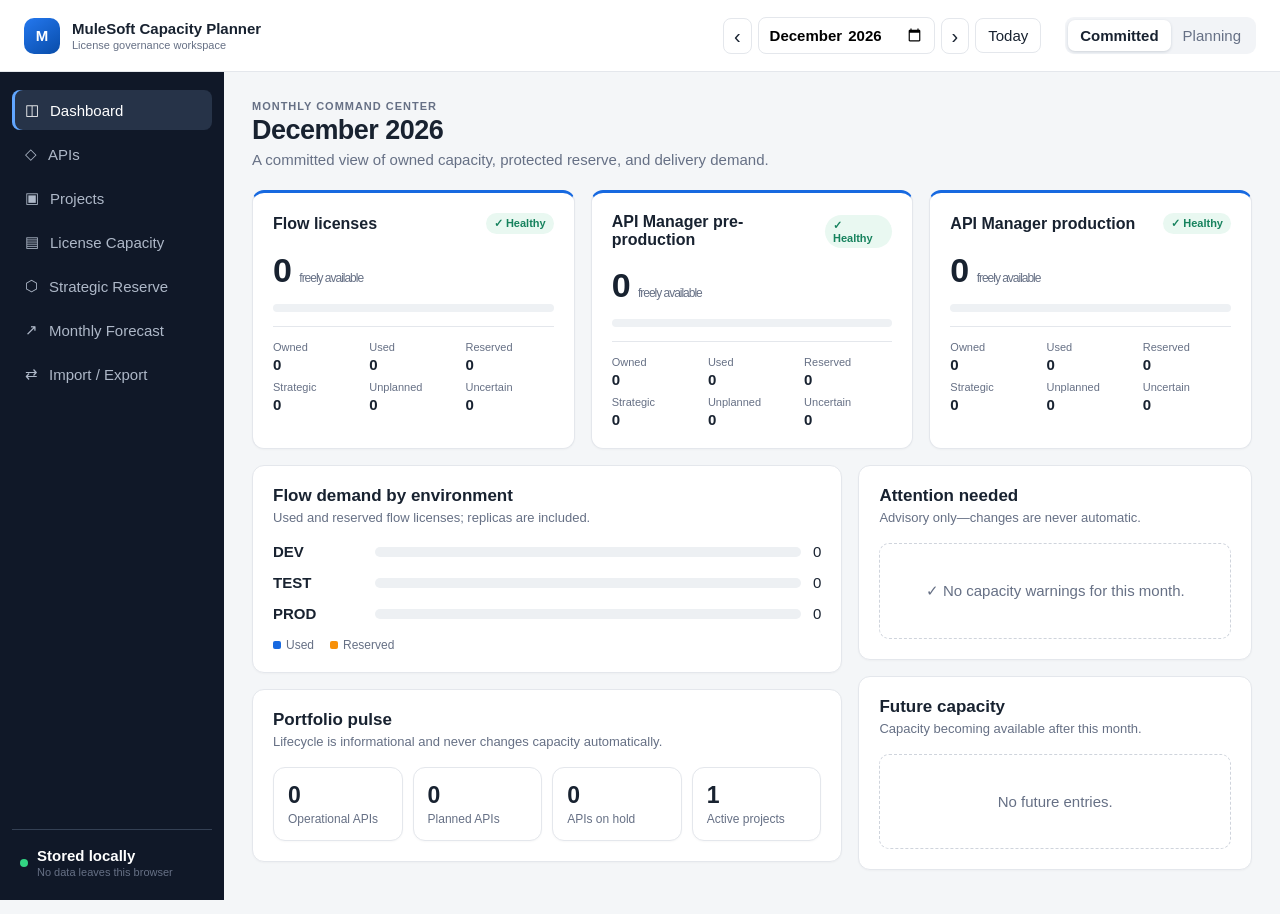
==== mulesoft-cost-estimator/index.html @ 79ee87be "Add MuleSoft license capacity planner" ====
<!doctype html>
<html lang="en">
<head>
  <meta charset="utf-8">
  <meta name="viewport" content="width=device-width, initial-scale=1">
  <title>MuleSoft Capacity Planner</title>
  <link rel="stylesheet" href="styles.css">
</head>
<body>
  <a class="skip-link" href="#main">Skip to content</a>
  <header class="topbar">
    <div class="brand"><span class="brand-mark" aria-hidden="true">M</span><div><strong>MuleSoft Capacity Planner</strong><small>License governance workspace</small></div></div>
    <div class="month-controls" aria-label="Reporting month">
      <button id="prev-month" class="icon-button" title="Previous month" aria-label="Previous month">‹</button>
      <label><span class="sr-only">Selected month</span><input id="selected-month" type="month"></label>
      <button id="next-month" class="icon-button" title="Next month" aria-label="Next month">›</button>
      <button id="today-month" class="quiet-button">Today</button>
    </div>
    <div class="mode-switch" role="group" aria-label="Forecast mode">
      <button data-mode="committed" class="active">Committed</button><button data-mode="planning">Planning</button>
    </div>
  </header>
  <div class="app-shell">
    <aside class="sidebar">
      <nav aria-label="Primary">
        <button class="nav-item active" data-view="dashboard"><span>◫</span> Dashboard</button>
        <button class="nav-item" data-view="apis"><span>◇</span> APIs</button>
        <button class="nav-item" data-view="projects"><span>▣</span> Projects</button>
        <button class="nav-item" data-view="capacity"><span>▤</span> License Capacity</button>
        <button class="nav-item" data-view="reserve"><span>⬡</span> Strategic Reserve</button>
        <button class="nav-item" data-view="forecast"><span>↗</span> Monthly Forecast</button>
        <button class="nav-item" data-view="data"><span>⇄</span> Import / Export</button>
      </nav>
      <div class="sidebar-note"><span class="status-dot"></span><div><strong>Stored locally</strong><small>No data leaves this browser</small></div></div>
    </aside>
    <main id="main" tabindex="-1">
      <div id="alert-region" aria-live="polite"></div>
      <section id="view-dashboard" class="view active"></section>
      <section id="view-apis" class="view"></section>
      <section id="view-projects" class="view"></section>
      <section id="view-capacity" class="view"></section>
      <section id="view-reserve" class="view"></section>
      <section id="view-forecast" class="view"></section>
      <section id="view-data" class="view"></section>
    </main>
  </div>

  <dialog id="modal"><form method="dialog" id="modal-form"><div class="modal-head"><div><p id="modal-eyebrow" class="eyebrow"></p><h2 id="modal-title"></h2></div><button type="button" class="icon-button" data-close aria-label="Close">×</button></div><div id="modal-body" class="modal-body"></div><div id="modal-actions" class="modal-actions"></div></form></dialog>
  <dialog id="confirm-dialog"><form method="dialog"><div class="modal-head"><div><p class="eyebrow">Review impact</p><h2 id="confirm-title">Save this change?</h2></div></div><div id="confirm-body" class="modal-body"></div><div class="modal-actions"><button value="cancel" class="quiet-button">Cancel</button><button value="confirm" class="primary-button">Save anyway</button></div></form></dialog>
  <input id="import-file" type="file" accept="application/json,.json" hidden>
  <script src="js/timelines.js"></script>
  <script src="js/storage.js"></script>
  <script src="js/validation.js"></script>
  <script src="js/calculations.js"></script>
  <script src="js/sample-data.js"></script>
  <script src="js/ui.js"></script>
  <script src="js/app.js"></script>
</body>
</html>
---- mulesoft-cost-estimator/styles.css ----
:root{--ink:#182230;--muted:#667085;--line:#e4e7ec;--bg:#f4f6f8;--panel:#fff;--nav:#101828;--blue:#1769e0;--blue-soft:#eaf2ff;--teal:#087f8c;--green:#16825d;--amber:#b54708;--amber-soft:#fff4e5;--red:#c4320a;--red-soft:#fff0ed;--shadow:0 10px 30px rgba(16,24,40,.1);font-family:Inter,ui-sans-serif,-apple-system,BlinkMacSystemFont,"Segoe UI",sans-serif;color:var(--ink);font-size:15px}*{box-sizing:border-box}body{margin:0;background:var(--bg);min-width:320px}button,input,select,textarea{font:inherit}button{cursor:pointer}.skip-link{position:fixed;left:1rem;top:-4rem;z-index:20;background:#fff;padding:.75rem}.skip-link:focus{top:1rem}.topbar{height:72px;background:#fff;border-bottom:1px solid var(--line);display:flex;align-items:center;padding:0 24px;position:sticky;top:0;z-index:5;gap:24px}.brand{display:flex;align-items:center;gap:12px;min-width:275px}.brand-mark{display:grid;place-items:center;width:36px;height:36px;border-radius:10px;background:linear-gradient(145deg,#2478ef,#084ca9);color:#fff;font-weight:800}.brand small,.sidebar-note small{display:block;color:var(--muted);font-size:11px;margin-top:2px}.month-controls{display:flex;align-items:center;gap:6px;margin-left:auto}.month-controls input{border:1px solid var(--line);border-radius:8px;padding:8px 10px;font-weight:650}.icon-button,.quiet-button,.primary-button,.danger-button{border:1px solid var(--line);background:#fff;border-radius:8px;padding:8px 12px;color:var(--ink)}.icon-button{font-size:20px;line-height:1;padding:7px 10px}.primary-button{background:var(--blue);border-color:var(--blue);color:#fff;font-weight:650}.danger-button{color:var(--red);border-color:#f4b9aa}.quiet-button:hover,.icon-button:hover{background:#f8fafc}.mode-switch{display:flex;background:#f2f4f7;padding:3px;border-radius:9px}.mode-switch button{border:0;background:transparent;padding:7px 12px;border-radius:7px;color:var(--muted)}.mode-switch button.active{background:#fff;color:var(--ink);box-shadow:0 1px 3px #cdd2d9;font-weight:650}.app-shell{display:grid;grid-template-columns:224px 1fr;min-height:calc(100vh - 72px)}.sidebar{background:var(--nav);padding:18px 12px;display:flex;flex-direction:column;position:sticky;top:72px;height:calc(100vh - 72px)}.sidebar nav{display:grid;gap:4px}.nav-item{border:0;background:transparent;color:#aeb8c8;border-radius:8px;text-align:left;padding:11px 13px;display:flex;gap:11px;align-items:center}.nav-item:hover,.nav-item.active{background:#263348;color:#fff}.nav-item.active{box-shadow:inset 3px 0 #61a6ff}.sidebar-note{margin-top:auto;border-top:1px solid #344054;padding:17px 8px 4px;display:flex;color:#fff;gap:9px;align-items:center}.status-dot{width:8px;height:8px;background:#32d583;border-radius:50%}main{padding:28px;min-width:0}.view{display:none}.view.active{display:block}.page-head{display:flex;justify-content:space-between;align-items:flex-start;gap:20px;margin-bottom:22px}.page-head h1{margin:3px 0 5px;font-size:27px;letter-spacing:-.02em}.page-head p{margin:0;color:var(--muted)}.eyebrow{text-transform:uppercase;letter-spacing:.09em;font-size:11px;font-weight:750;color:var(--blue);margin:0}.actions{display:flex;gap:8px;flex-wrap:wrap}.metric-grid{display:grid;grid-template-columns:repeat(3,minmax(0,1fr));gap:16px}.pool-card,.panel,.stat-card{background:#fff;border:1px solid var(--line);border-radius:12px;box-shadow:0 1px 2px rgba(16,24,40,.03)}.pool-card{padding:20px;border-top:3px solid var(--blue)}.pool-card.warning{border-top-color:var(--amber)}.pool-card.danger{border-top-color:var(--red)}.pool-head{display:flex;justify-content:space-between;align-items:center}.pool-head h2{font-size:16px;margin:0}.badge{font-size:11px;padding:4px 8px;border-radius:999px;background:#eef2f6;color:#475467;font-weight:700}.badge.good{background:#e9f8f1;color:var(--green)}.badge.warn{background:var(--amber-soft);color:var(--amber)}.badge.bad{background:var(--red-soft);color:var(--red)}.big-number{font-size:34px;font-weight:750;margin:17px 0 2px;letter-spacing:-.03em}.big-number small{font-size:12px;color:var(--muted);font-weight:500}.meter{height:8px;background:#eef1f4;border-radius:5px;overflow:hidden;margin:14px 0}.meter span{display:block;background:var(--blue);height:100%;border-radius:5px}.danger .meter span{background:var(--red)}.pool-stats{display:grid;grid-template-columns:repeat(3,1fr);border-top:1px solid var(--line);padding-top:14px;gap:8px}.pool-stats span{font-size:11px;color:var(--muted);display:block}.pool-stats strong{display:block;margin-top:3px}.dashboard-grid{display:grid;grid-template-columns:1.5fr 1fr;gap:16px;margin-top:16px}.panel{padding:20px;margin-bottom:16px}.panel h2{font-size:17px;margin:0 0 4px}.panel-sub{color:var(--muted);font-size:13px;margin:0 0 18px}.breakdown-row{display:grid;grid-template-columns:90px 1fr auto;gap:12px;align-items:center;margin:14px 0}.bar{height:10px;background:#edf0f3;border-radius:6px;overflow:hidden;display:flex}.bar .used{background:var(--blue)}.bar .reserved{background:#f79009}.legend{display:flex;gap:16px;font-size:12px;color:var(--muted);margin-top:16px}.legend i{display:inline-block;width:8px;height:8px;border-radius:2px;margin-right:5px}.kpi-row{display:grid;grid-template-columns:repeat(4,1fr);gap:10px}.stat-card{padding:14px}.stat-card strong{font-size:23px;display:block}.stat-card span{color:var(--muted);font-size:12px}.warning-list{display:grid;gap:10px}.warning-item{display:flex;gap:10px;background:var(--amber-soft);border:1px solid #fedf89;border-radius:8px;padding:11px;color:#7a2e0e;font-size:13px}.empty{padding:38px;text-align:center;border:1px dashed #cfd4dc;border-radius:10px;color:var(--muted)}.toolbar{background:#fff;border:1px solid var(--line);border-radius:10px;padding:10px;display:flex;gap:10px;margin-bottom:14px;flex-wrap:wrap}.toolbar input,.toolbar select{border:1px solid var(--line);border-radius:7px;padding:8px 10px;background:#fff}.toolbar input[type=search]{min-width:240px;flex:1}.table-wrap{overflow:auto;background:#fff;border:1px solid var(--line);border-radius:11px}table{width:100%;border-collapse:collapse;white-space:nowrap}th{text-transform:uppercase;font-size:10px;letter-spacing:.06em;color:var(--muted);background:#f9fafb;text-align:left;padding:11px 13px;border-bottom:1px solid var(--line)}td{padding:13px;border-bottom:1px solid #edf0f2;font-size:13px}tr:last-child td{border:0}td strong{display:block}.subtle{font-size:11px;color:var(--muted)}.row-actions{display:flex;gap:4px}.row-actions button{border:0;background:transparent;color:var(--blue);padding:4px;font-size:12px}.state{font-size:11px;font-weight:700;text-transform:capitalize}.state.used{color:var(--green)}.state.reserved{color:var(--amber)}.state.inactive,.state.not-managed{color:var(--muted)}dialog{border:0;border-radius:14px;width:min(760px,calc(100% - 30px));padding:0;box-shadow:var(--shadow);max-height:90vh}dialog::backdrop{background:rgba(16,24,40,.55)}.modal-head{padding:20px 22px 16px;border-bottom:1px solid var(--line);display:flex;justify-content:space-between;align-items:flex-start}.modal-head h2{margin:4px 0 0;font-size:21px}.modal-body{padding:20px 22px;max-height:65vh;overflow:auto}.modal-actions{padding:14px 22px;border-top:1px solid var(--line);display:flex;justify-content:flex-end;gap:8px}.form-grid{display:grid;grid-template-columns:1fr 1fr;gap:14px}.field{display:grid;gap:6px}.field.full{grid-column:1/-1}.field label,.group-label{font-size:12px;font-weight:700;color:#344054}.field input,.field select,.field textarea{border:1px solid #d0d5dd;border-radius:8px;padding:9px 11px;width:100%}.field textarea{min-height:72px;resize:vertical}.env-box{border:1px solid var(--line);border-radius:9px;padding:13px}.env-grid{display:grid;grid-template-columns:repeat(3,1fr);gap:10px}.env-box h3{font-size:13px;margin:0 0 10px}.advisory{background:var(--amber-soft);border-left:3px solid #f79009;padding:11px 13px;margin:10px 0;font-size:13px}.data-actions{display:grid;grid-template-columns:repeat(2,1fr);gap:14px}.action-tile{border:1px solid var(--line);border-radius:10px;padding:18px}.action-tile h3{margin:0 0 5px}.action-tile p{color:var(--muted);min-height:40px}.forecast-table td:first-child{font-weight:650}.toast{position:fixed;right:24px;bottom:24px;background:#182230;color:#fff;padding:12px 16px;border-radius:9px;z-index:30;box-shadow:var(--shadow)}.sr-only{position:absolute;width:1px;height:1px;overflow:hidden;clip:rect(0,0,0,0)}@media(max-width:980px){.brand{min-width:auto}.brand div{display:none}.app-shell{grid-template-columns:68px 1fr}.sidebar{padding:12px 8px}.nav-item{font-size:0;justify-content:center}.nav-item span{font-size:18px}.sidebar-note{display:none}.dashboard-grid{grid-template-columns:1fr}.metric-grid{grid-template-columns:1fr}.topbar{gap:8px}.quiet-button#today-month{display:none}}@media(max-width:650px){.topbar{height:auto;flex-wrap:wrap;padding:10px 14px}.mode-switch{order:3;width:100%}.mode-switch button{flex:1}.app-shell{display:block}.sidebar{position:sticky;top:118px;height:auto;z-index:4;padding:6px;overflow:auto}.sidebar nav{display:flex}.nav-item{min-width:44px}.brand{display:none}.month-controls{margin:auto}.sidebar-note{display:none}main{padding:16px}.page-head{display:block}.page-head .actions{margin-top:13px}.kpi-row,.data-actions,.form-grid,.env-grid{grid-template-columns:1fr}.field.full{grid-column:auto}.pool-stats{grid-template-columns:repeat(3,1fr)}}
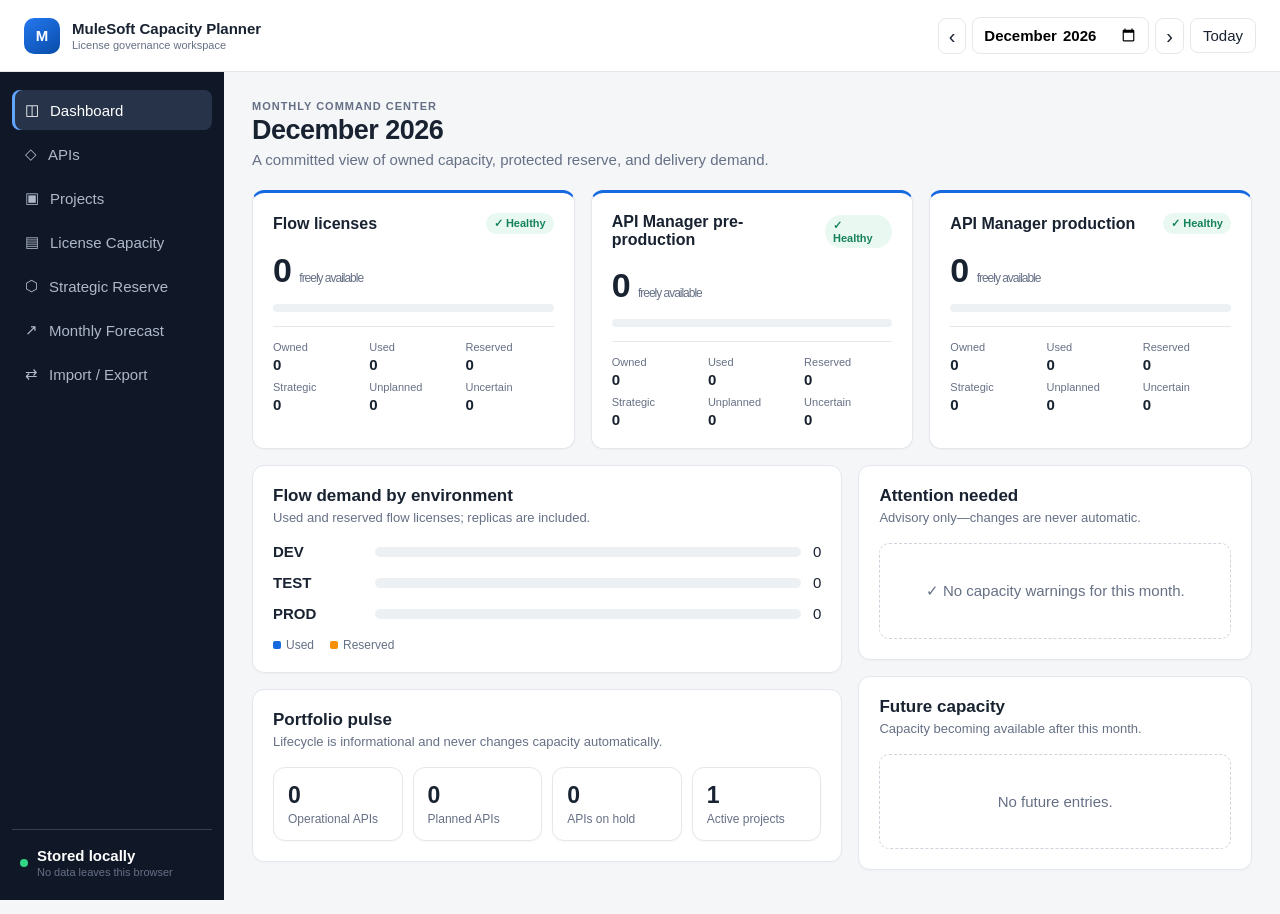
==== commit b5ed44ce: "Simplify capacity planner workflow" ====
--- a/mulesoft-cost-estimator/index.html
+++ b/mulesoft-cost-estimator/index.html
@@ -15,9 +15,6 @@
       <label><span class="sr-only">Selected month</span><input id="selected-month" type="month"></label>
       <button id="next-month" class="icon-button" title="Next month" aria-label="Next month">›</button>
       <button id="today-month" class="quiet-button">Today</button>
-    </div>
-    <div class="mode-switch" role="group" aria-label="Forecast mode">
-      <button data-mode="committed" class="active">Committed</button><button data-mode="planning">Planning</button>
     </div>
   </header>
   <div class="app-shell">
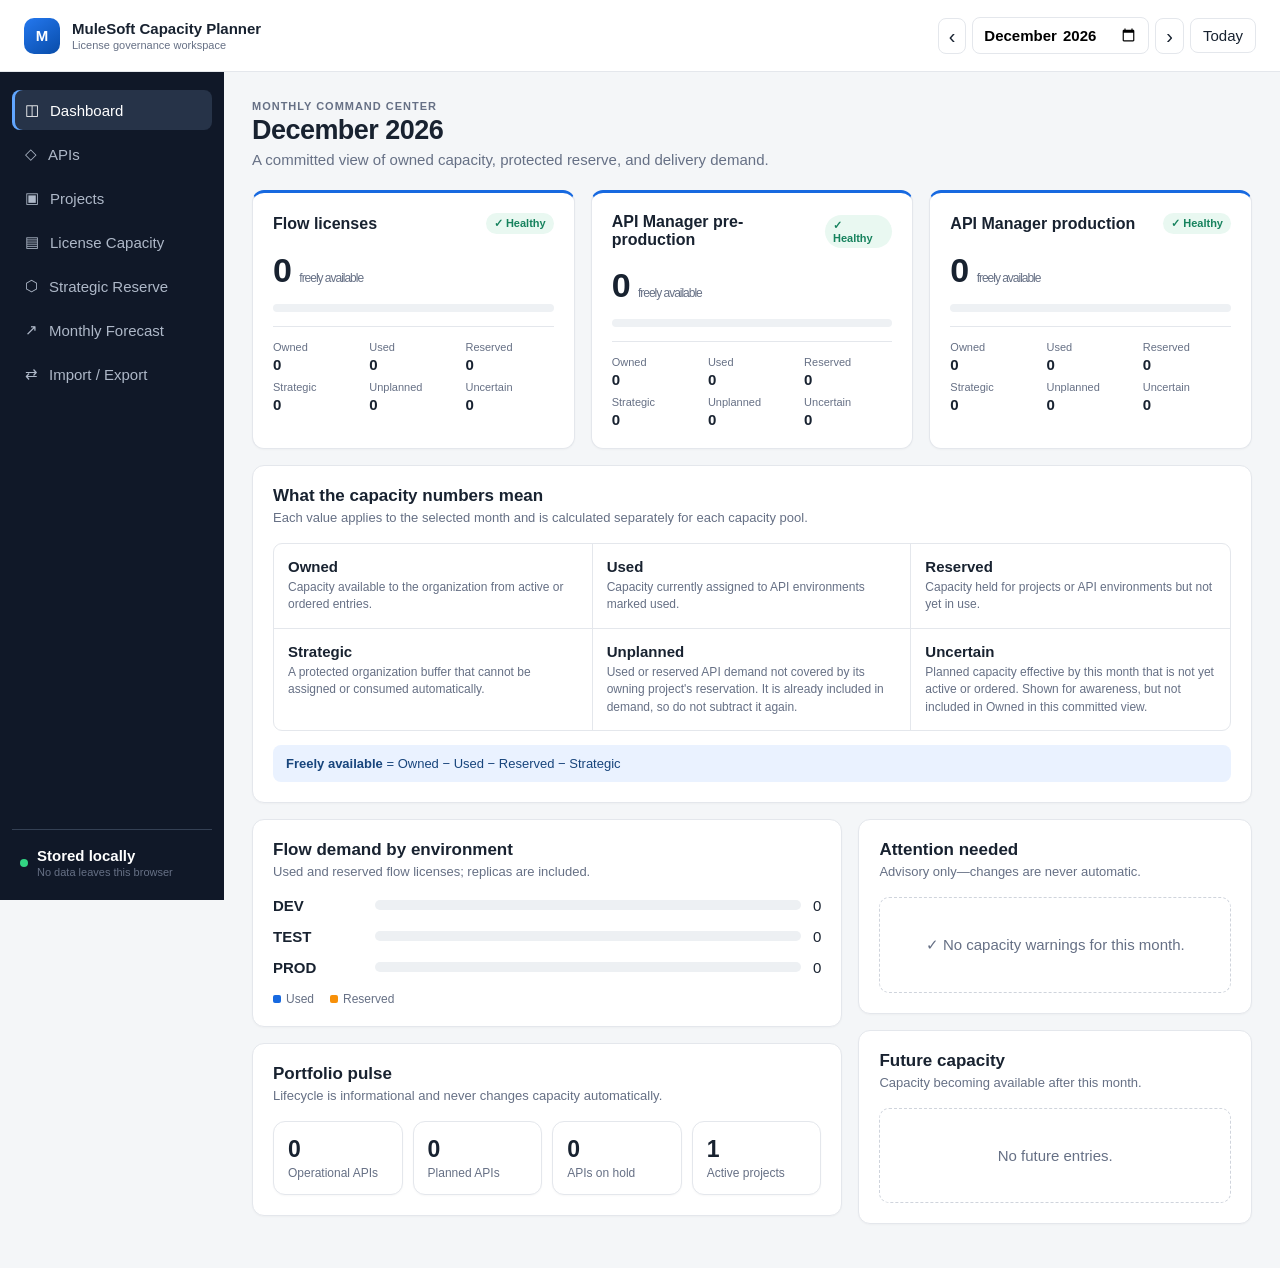
==== commit f9941bb7: "Update" ====
--- a/mulesoft-cost-estimator/index.html
+++ b/mulesoft-cost-estimator/index.html
@@ -5,6 +5,7 @@
   <meta name="viewport" content="width=device-width, initial-scale=1">
   <title>MuleSoft Capacity Planner</title>
   <link rel="stylesheet" href="styles.css">
+  <link rel="stylesheet" href="capacity-glossary.css">
 </head>
 <body>
   <a class="skip-link" href="#main">Skip to content</a>
--- a/mulesoft-cost-estimator/capacity-glossary.css
+++ b/mulesoft-cost-estimator/capacity-glossary.css
@@ -0,0 +1,86 @@
+.capacity-glossary {
+  margin-top: 16px;
+}
+
+.capacity-glossary dl {
+  display: grid;
+  grid-template-columns: repeat(3, minmax(0, 1fr));
+  gap: 0;
+  margin: 0;
+  border: 1px solid var(--line);
+  border-radius: 9px;
+  overflow: hidden;
+}
+
+.capacity-glossary dl div {
+  padding: 14px;
+  border-right: 1px solid var(--line);
+  border-bottom: 1px solid var(--line);
+}
+
+.capacity-glossary dl div:nth-child(3n) {
+  border-right: 0;
+}
+
+.capacity-glossary dl div:nth-last-child(-n + 3) {
+  border-bottom: 0;
+}
+
+.capacity-glossary dt {
+  margin-bottom: 4px;
+  font-weight: 750;
+}
+
+.capacity-glossary dd {
+  margin: 0;
+  color: var(--muted);
+  font-size: 12px;
+  line-height: 1.45;
+}
+
+.capacity-formula {
+  margin: 14px 0 0;
+  padding: 11px 13px;
+  border-radius: 8px;
+  background: var(--blue-soft);
+  color: #18457c;
+  font-size: 13px;
+}
+
+@media (max-width: 850px) {
+  .capacity-glossary dl {
+    grid-template-columns: 1fr 1fr;
+  }
+
+  .capacity-glossary dl div,
+  .capacity-glossary dl div:nth-child(3n),
+  .capacity-glossary dl div:nth-last-child(-n + 3) {
+    border-right: 1px solid var(--line);
+    border-bottom: 1px solid var(--line);
+  }
+
+  .capacity-glossary dl div:nth-child(2n) {
+    border-right: 0;
+  }
+
+  .capacity-glossary dl div:nth-last-child(-n + 2) {
+    border-bottom: 0;
+  }
+}
+
+@media (max-width: 520px) {
+  .capacity-glossary dl {
+    grid-template-columns: 1fr;
+  }
+
+  .capacity-glossary dl div,
+  .capacity-glossary dl div:nth-child(2n),
+  .capacity-glossary dl div:nth-last-child(-n + 2) {
+    border-right: 0;
+    border-bottom: 1px solid var(--line);
+  }
+
+  .capacity-glossary dl div:last-child {
+    border-bottom: 0;
+  }
+}
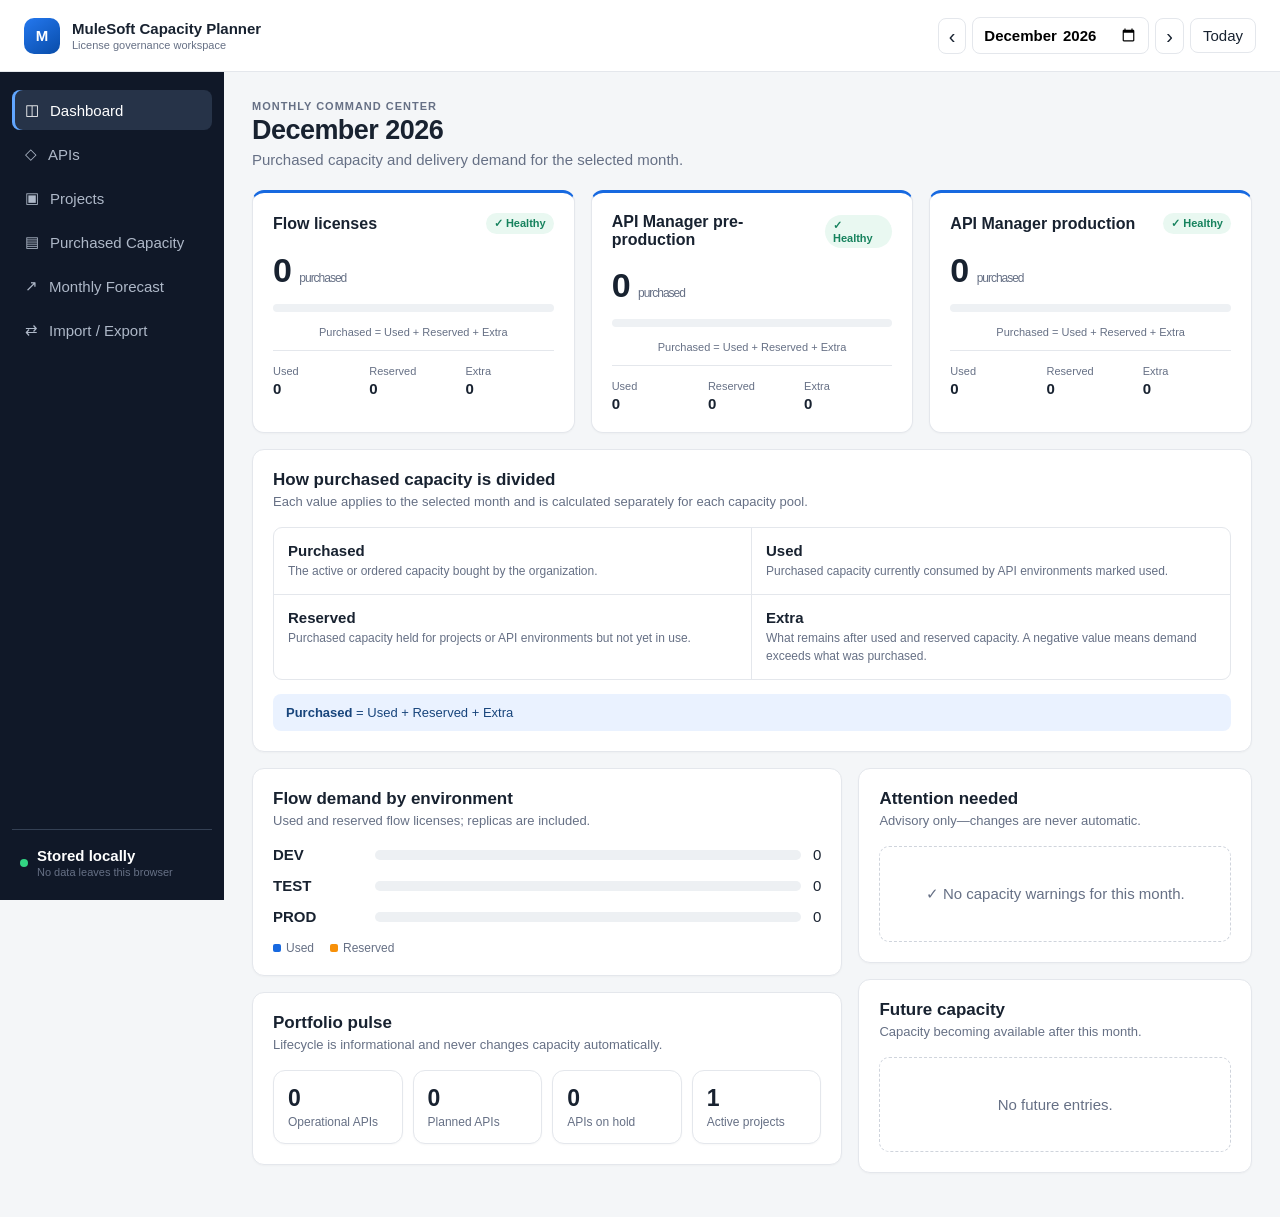
==== commit 8a536571: "Update" ====
--- a/mulesoft-cost-estimator/index.html
+++ b/mulesoft-cost-estimator/index.html
@@ -24,8 +24,7 @@
         <button class="nav-item active" data-view="dashboard"><span>◫</span> Dashboard</button>
         <button class="nav-item" data-view="apis"><span>◇</span> APIs</button>
         <button class="nav-item" data-view="projects"><span>▣</span> Projects</button>
-        <button class="nav-item" data-view="capacity"><span>▤</span> License Capacity</button>
-        <button class="nav-item" data-view="reserve"><span>⬡</span> Strategic Reserve</button>
+        <button class="nav-item" data-view="capacity"><span>▤</span> Purchased Capacity</button>
         <button class="nav-item" data-view="forecast"><span>↗</span> Monthly Forecast</button>
         <button class="nav-item" data-view="data"><span>⇄</span> Import / Export</button>
       </nav>
@@ -37,7 +36,6 @@
       <section id="view-apis" class="view"></section>
       <section id="view-projects" class="view"></section>
       <section id="view-capacity" class="view"></section>
-      <section id="view-reserve" class="view"></section>
       <section id="view-forecast" class="view"></section>
       <section id="view-data" class="view"></section>
     </main>
--- a/mulesoft-cost-estimator/capacity-glossary.css
+++ b/mulesoft-cost-estimator/capacity-glossary.css
@@ -4,7 +4,7 @@
 
 .capacity-glossary dl {
   display: grid;
-  grid-template-columns: repeat(3, minmax(0, 1fr));
+  grid-template-columns: repeat(2, minmax(0, 1fr));
   gap: 0;
   margin: 0;
   border: 1px solid var(--line);
@@ -18,11 +18,11 @@
   border-bottom: 1px solid var(--line);
 }
 
-.capacity-glossary dl div:nth-child(3n) {
+.capacity-glossary dl div:nth-child(2n) {
   border-right: 0;
 }
 
-.capacity-glossary dl div:nth-last-child(-n + 3) {
+.capacity-glossary dl div:nth-last-child(-n + 2) {
   border-bottom: 0;
 }
 
@@ -47,25 +47,27 @@
   font-size: 13px;
 }
 
-@media (max-width: 850px) {
-  .capacity-glossary dl {
-    grid-template-columns: 1fr 1fr;
-  }
+.capacity-equation {
+  margin-bottom: 12px;
+  color: var(--muted);
+  font-size: 11px;
+  text-align: center;
+}
 
-  .capacity-glossary dl div,
-  .capacity-glossary dl div:nth-child(3n),
-  .capacity-glossary dl div:nth-last-child(-n + 3) {
-    border-right: 1px solid var(--line);
-    border-bottom: 1px solid var(--line);
-  }
+.purchased-meter {
+  display: flex;
+}
 
-  .capacity-glossary dl div:nth-child(2n) {
-    border-right: 0;
-  }
+.purchased-meter .used {
+  background: var(--blue);
+}
 
-  .capacity-glossary dl div:nth-last-child(-n + 2) {
-    border-bottom: 0;
-  }
+.purchased-meter .reserved {
+  background: #f79009;
+}
+
+.negative {
+  color: var(--red);
 }
 
 @media (max-width: 520px) {
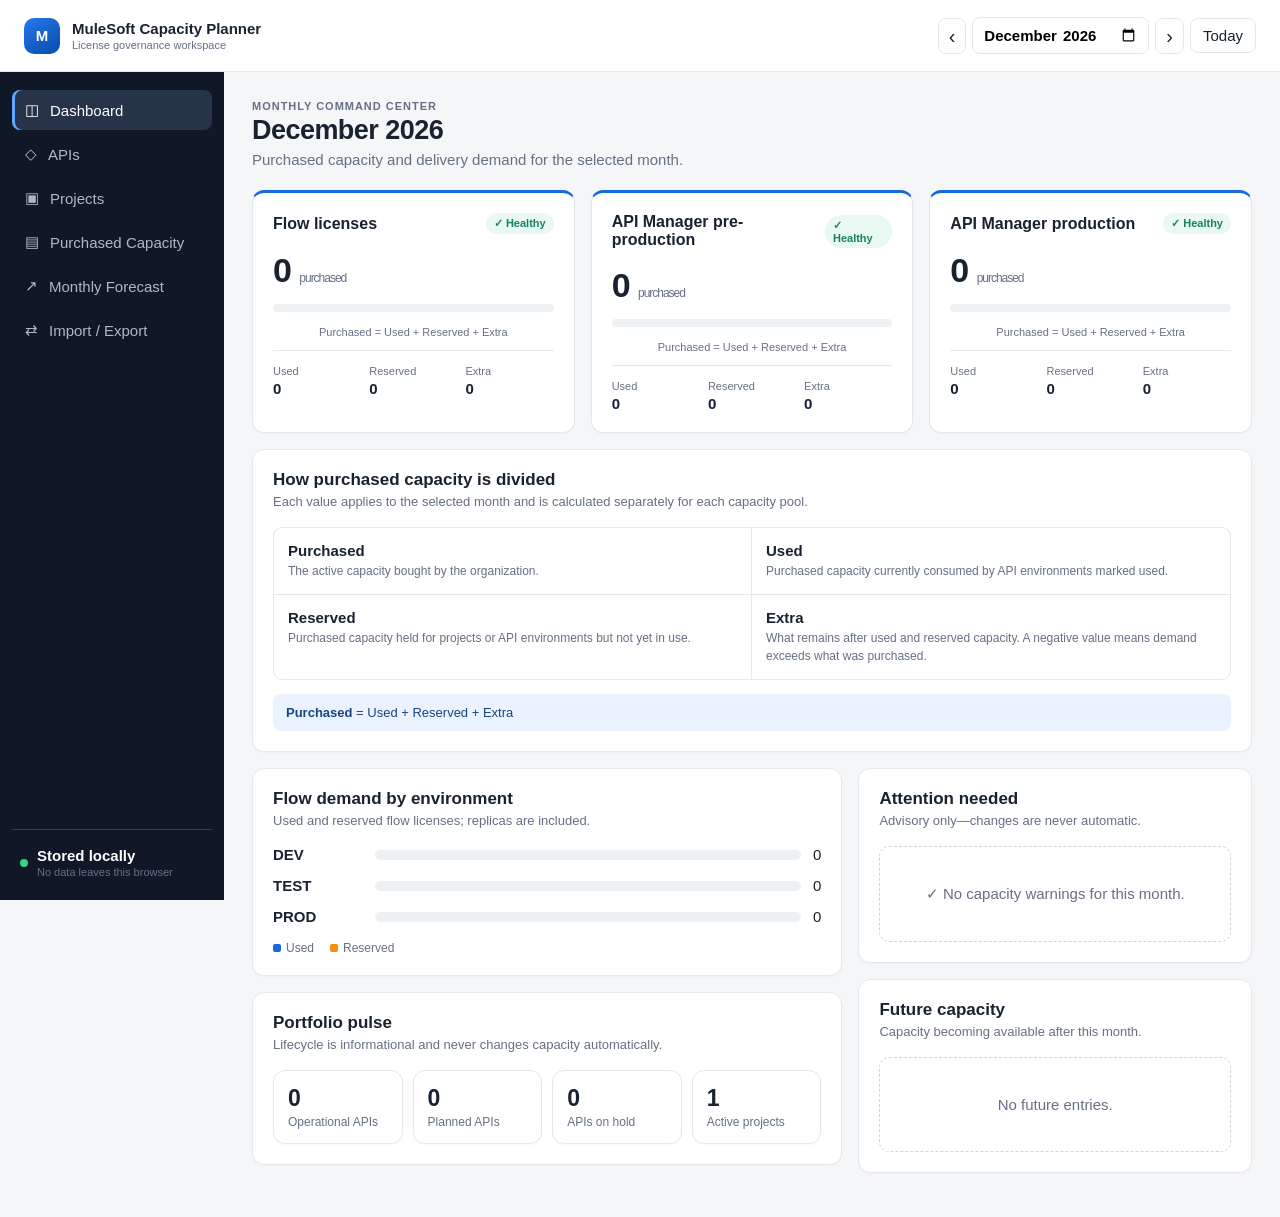
==== commit 7885e904: "update" ====
--- a/mulesoft-cost-estimator/index.html
+++ b/mulesoft-cost-estimator/index.html
@@ -5,6 +5,7 @@
   <meta name="viewport" content="width=device-width, initial-scale=1">
   <title>MuleSoft Capacity Planner</title>
   <link rel="stylesheet" href="styles.css">
+  <link rel="stylesheet" href="projects.css">
   <link rel="stylesheet" href="capacity-glossary.css">
 </head>
 <body>
--- a/mulesoft-cost-estimator/projects.css
+++ b/mulesoft-cost-estimator/projects.css
@@ -0,0 +1,158 @@
+.project-list {
+  display: grid;
+  gap: 16px;
+}
+
+.project-card {
+  background: #fff;
+  border: 1px solid var(--line);
+  border-radius: 12px;
+  overflow: hidden;
+  box-shadow: 0 1px 2px rgba(16, 24, 40, 0.03);
+}
+
+.project-card-head {
+  display: flex;
+  justify-content: space-between;
+  align-items: flex-start;
+  gap: 18px;
+  padding: 18px 20px;
+  border-bottom: 1px solid var(--line);
+}
+
+.project-title-line {
+  display: flex;
+  align-items: center;
+  gap: 9px;
+  flex-wrap: wrap;
+}
+
+.project-title-line h2 {
+  font-size: 18px;
+  margin: 0;
+}
+
+.project-card-head p {
+  color: var(--muted);
+  font-size: 12px;
+  margin: 5px 0 0;
+}
+
+.project-card button:disabled {
+  cursor: not-allowed;
+  opacity: 0.5;
+}
+
+.project-capacity-grid {
+  display: grid;
+  grid-template-columns: repeat(3, minmax(0, 1fr));
+  gap: 12px;
+  padding: 16px 20px;
+  background: #f9fafb;
+}
+
+.project-capacity {
+  background: #fff;
+  border: 1px solid var(--line);
+  border-radius: 9px;
+  padding: 13px;
+}
+
+.project-capacity-head {
+  display: flex;
+  justify-content: space-between;
+  align-items: center;
+  gap: 8px;
+  margin-bottom: 12px;
+  font-size: 13px;
+}
+
+.project-stat-row {
+  display: grid;
+  grid-template-columns: repeat(4, 1fr);
+  gap: 8px;
+}
+
+.project-stat-row span {
+  min-width: 0;
+}
+
+.project-stat-row small {
+  display: block;
+  color: var(--muted);
+  font-size: 10px;
+  line-height: 1.25;
+  min-height: 25px;
+}
+
+.project-stat-row strong {
+  display: block;
+  font-size: 18px;
+  margin-top: 3px;
+}
+
+.project-apis {
+  padding: 18px 20px 20px;
+}
+
+.project-apis-head {
+  display: flex;
+  justify-content: space-between;
+  align-items: baseline;
+  margin-bottom: 10px;
+}
+
+.project-apis-head h3 {
+  font-size: 14px;
+  margin: 0;
+}
+
+.project-apis-head span {
+  color: var(--muted);
+  font-size: 11px;
+}
+
+.project-apis .table-wrap {
+  box-shadow: none;
+}
+
+.project-api-empty {
+  padding: 24px;
+}
+
+.project-api-empty button {
+  margin-top: 12px;
+}
+
+.readonly-field {
+  border: 1px solid #d0d5dd;
+  border-radius: 8px;
+  padding: 9px 11px;
+  background: #f2f4f7;
+  color: #475467;
+}
+
+@media (max-width: 1180px) {
+  .project-capacity-grid {
+    grid-template-columns: 1fr;
+  }
+}
+
+@media (max-width: 650px) {
+  .project-card-head {
+    display: block;
+  }
+
+  .project-card-head .actions {
+    margin-top: 13px;
+  }
+
+  .project-capacity-grid,
+  .project-apis {
+    padding: 14px;
+  }
+
+  .project-stat-row {
+    grid-template-columns: repeat(2, 1fr);
+  }
+}
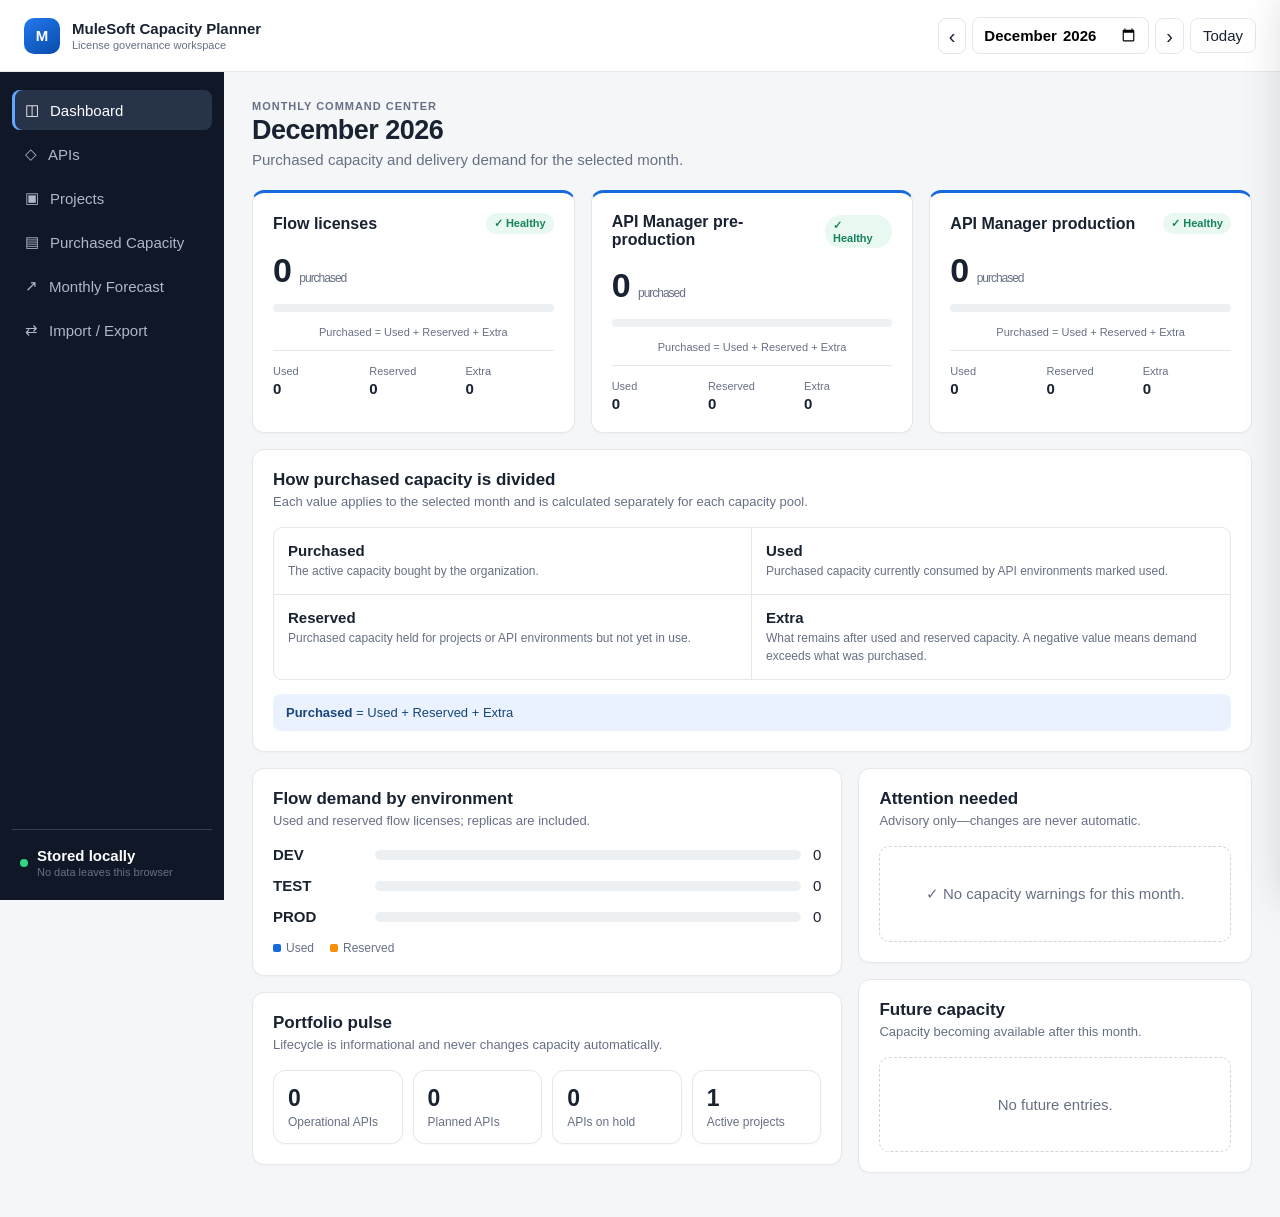
==== commit 9c476a9a: "update" ====
--- a/mulesoft-cost-estimator/index.html
+++ b/mulesoft-cost-estimator/index.html
@@ -6,6 +6,7 @@
   <title>MuleSoft Capacity Planner</title>
   <link rel="stylesheet" href="styles.css">
   <link rel="stylesheet" href="projects.css">
+  <link rel="stylesheet" href="api-architecture.css">
   <link rel="stylesheet" href="capacity-glossary.css">
 </head>
 <body>
@@ -42,6 +43,12 @@
     </main>
   </div>
 
+  <div id="api-inspector-backdrop" class="inspector-backdrop" data-inspector-close></div>
+  <aside id="api-inspector" class="api-inspector" role="dialog" aria-modal="true" aria-hidden="true" aria-label="Architecture asset details" inert>
+    <button type="button" class="icon-button inspector-close" data-inspector-close aria-label="Close details">×</button>
+    <div id="api-inspector-content"></div>
+  </aside>
+
   <dialog id="modal"><form method="dialog" id="modal-form"><div class="modal-head"><div><p id="modal-eyebrow" class="eyebrow"></p><h2 id="modal-title"></h2></div><button type="button" class="icon-button" data-close aria-label="Close">×</button></div><div id="modal-body" class="modal-body"></div><div id="modal-actions" class="modal-actions"></div></form></dialog>
   <dialog id="confirm-dialog"><form method="dialog"><div class="modal-head"><div><p class="eyebrow">Review impact</p><h2 id="confirm-title">Save this change?</h2></div></div><div id="confirm-body" class="modal-body"></div><div class="modal-actions"><button value="cancel" class="quiet-button">Cancel</button><button value="confirm" class="primary-button">Save anyway</button></div></form></dialog>
   <input id="import-file" type="file" accept="application/json,.json" hidden>
--- a/mulesoft-cost-estimator/api-architecture.css
+++ b/mulesoft-cost-estimator/api-architecture.css
@@ -0,0 +1,386 @@
+.architecture-toolbar {
+  margin-bottom: 12px;
+}
+
+.architecture-groups {
+  display: flex;
+  justify-content: space-between;
+  align-items: center;
+  gap: 20px;
+  background: #fff;
+  border: 1px solid var(--line);
+  border-radius: 10px;
+  padding: 13px 15px;
+  margin-bottom: 16px;
+}
+
+.architecture-groups p {
+  color: var(--muted);
+  font-size: 11px;
+  margin: 3px 0 0;
+}
+
+.group-keys {
+  display: flex;
+  justify-content: flex-end;
+  flex-wrap: wrap;
+  gap: 7px;
+}
+
+.group-key {
+  display: inline-flex;
+  align-items: center;
+  gap: 6px;
+  border: 1px solid var(--line);
+  border-radius: 999px;
+  background: #fff;
+  color: #475467;
+  padding: 6px 9px;
+  font-size: 11px;
+}
+
+.group-key:hover,
+.group-key.active {
+  border-color: var(--group-color, var(--blue));
+  background: color-mix(in srgb, var(--group-color, var(--blue)) 8%, white);
+  color: var(--ink);
+}
+
+.group-key i,
+.architecture-pill > i {
+  width: 8px;
+  height: 8px;
+  border-radius: 50%;
+  flex: 0 0 auto;
+  background: var(--group-color, #98a2b3);
+}
+
+.group-key strong {
+  font-size: 10px;
+  background: #f2f4f7;
+  border-radius: 999px;
+  padding: 1px 5px;
+}
+
+.group-all {
+  --group-color: #667085;
+}
+
+.group-color-0 { --group-color: #1769e0; }
+.group-color-1 { --group-color: #087f8c; }
+.group-color-2 { --group-color: #7f56d9; }
+.group-color-3 { --group-color: #b54708; }
+.group-color-4 { --group-color: #c4320a; }
+.group-color-5 { --group-color: #16825d; }
+.group-color-6 { --group-color: #c11574; }
+.group-color-7 { --group-color: #475467; }
+
+.architecture-stack {
+  display: grid;
+  gap: 14px;
+}
+
+.architecture-layer {
+  --layer-color: #1769e0;
+  --layer-bg: #f3f7ff;
+  display: grid;
+  grid-template-columns: 245px 1fr;
+  min-height: 126px;
+  overflow: hidden;
+  background: #fff;
+  border: 1px solid var(--line);
+  border-left: 4px solid var(--layer-color);
+  border-radius: 12px;
+  box-shadow: 0 1px 2px rgba(16, 24, 40, 0.03);
+}
+
+.architecture-layer > header {
+  position: relative;
+  display: flex;
+  align-items: flex-start;
+  gap: 11px;
+  padding: 20px;
+  background: var(--layer-bg);
+  border-right: 1px solid var(--line);
+}
+
+.architecture-layer > header h2 {
+  font-size: 15px;
+  margin: 1px 0 5px;
+}
+
+.architecture-layer > header p {
+  color: var(--muted);
+  font-size: 11px;
+  line-height: 1.45;
+  margin: 0;
+}
+
+.architecture-layer > header > strong {
+  position: absolute;
+  right: 12px;
+  top: 12px;
+  min-width: 24px;
+  border-radius: 999px;
+  background: #fff;
+  color: var(--layer-color);
+  padding: 3px 7px;
+  text-align: center;
+  font-size: 11px;
+}
+
+.layer-code {
+  display: inline-grid;
+  place-items: center;
+  min-width: 39px;
+  height: 29px;
+  border-radius: 7px;
+  background: var(--layer-color, var(--blue));
+  color: #fff;
+  font-size: 10px;
+  font-weight: 800;
+  letter-spacing: 0.08em;
+}
+
+.layer-process {
+  --layer-color: #7f56d9;
+  --layer-bg: #f7f4ff;
+}
+
+.layer-system {
+  --layer-color: #087f8c;
+  --layer-bg: #f0fafb;
+}
+
+.layer-workload {
+  --layer-color: #667085;
+  --layer-bg: #f5f6f7;
+}
+
+.architecture-pills {
+  display: flex;
+  align-content: center;
+  align-items: center;
+  flex-wrap: wrap;
+  gap: 9px;
+  padding: 18px;
+}
+
+.architecture-pill {
+  display: flex;
+  align-items: center;
+  gap: 9px;
+  min-width: 210px;
+  max-width: 310px;
+  border: 1px solid #d0d5dd;
+  border-radius: 999px;
+  background: #fff;
+  padding: 8px 11px;
+  color: var(--ink);
+  text-align: left;
+  box-shadow: inset 3px 0 var(--group-color), 0 1px 2px rgba(16, 24, 40, 0.04);
+}
+
+.architecture-pill:hover,
+.architecture-pill:focus-visible {
+  border-color: var(--group-color);
+  box-shadow: inset 3px 0 var(--group-color), 0 3px 9px rgba(16, 24, 40, 0.12);
+  transform: translateY(-1px);
+}
+
+.architecture-pill span {
+  min-width: 0;
+  flex: 1;
+}
+
+.architecture-pill strong,
+.architecture-pill small {
+  display: block;
+  overflow: hidden;
+  text-overflow: ellipsis;
+  white-space: nowrap;
+}
+
+.architecture-pill strong {
+  font-size: 12px;
+}
+
+.architecture-pill small {
+  color: var(--muted);
+  font-size: 9px;
+  margin-top: 2px;
+}
+
+.architecture-pill b {
+  color: var(--muted);
+  font-size: 17px;
+  font-weight: 400;
+}
+
+.workload-pill {
+  border-style: dashed;
+}
+
+.layer-empty {
+  width: 100%;
+  color: var(--muted);
+  font-size: 12px;
+  text-align: center;
+  padding: 14px;
+}
+
+.inspector-backdrop {
+  position: fixed;
+  inset: 0;
+  z-index: 39;
+  visibility: hidden;
+  background: rgba(16, 24, 40, 0.28);
+  opacity: 0;
+  transition: opacity 180ms ease, visibility 180ms ease;
+}
+
+.inspector-backdrop.open {
+  visibility: visible;
+  opacity: 1;
+}
+
+.api-inspector {
+  position: fixed;
+  top: 0;
+  right: 0;
+  bottom: 0;
+  z-index: 40;
+  width: min(440px, 94vw);
+  overflow-y: auto;
+  background: #fff;
+  box-shadow: -16px 0 40px rgba(16, 24, 40, 0.18);
+  padding: 26px;
+  transform: translateX(105%);
+  transition: transform 220ms ease;
+}
+
+.api-inspector.open {
+  transform: translateX(0);
+}
+
+.inspector-close {
+  position: absolute;
+  top: 18px;
+  right: 18px;
+}
+
+.inspector-heading {
+  --layer-color: var(--blue);
+  padding: 5px 46px 20px 0;
+  border-bottom: 1px solid var(--line);
+}
+
+.inspector-heading .layer-code {
+  margin-bottom: 16px;
+}
+
+.inspector-heading h2 {
+  font-size: 23px;
+  margin: 5px 0 7px;
+}
+
+.inspector-heading > p:last-child {
+  color: var(--muted);
+  line-height: 1.5;
+  margin: 0;
+}
+
+.inspector-stats {
+  display: grid;
+  grid-template-columns: 1fr 1fr;
+  gap: 1px;
+  overflow: hidden;
+  background: var(--line);
+  border: 1px solid var(--line);
+  border-radius: 10px;
+  margin: 20px 0;
+}
+
+.inspector-stats > div {
+  min-height: 70px;
+  background: #fff;
+  padding: 12px;
+}
+
+.inspector-stats span,
+.inspector-stats strong {
+  display: block;
+}
+
+.inspector-stats span {
+  color: var(--muted);
+  font-size: 10px;
+  margin-bottom: 5px;
+}
+
+.inspector-stats strong {
+  font-size: 13px;
+  line-height: 1.35;
+}
+
+.inspector-section h3 {
+  font-size: 14px;
+}
+
+.inspector-environments {
+  display: grid;
+  gap: 8px;
+}
+
+.inspector-environment {
+  display: grid;
+  grid-template-columns: 45px 1fr;
+  gap: 4px 10px;
+  border: 1px solid var(--line);
+  border-radius: 9px;
+  padding: 11px;
+}
+
+.inspector-environment small {
+  grid-column: 1 / -1;
+  color: var(--muted);
+}
+
+@media (max-width: 900px) {
+  .architecture-groups {
+    display: block;
+  }
+
+  .group-keys {
+    justify-content: flex-start;
+    margin-top: 11px;
+  }
+
+  .architecture-layer {
+    grid-template-columns: 1fr;
+  }
+
+  .architecture-layer > header {
+    border-right: 0;
+    border-bottom: 1px solid var(--line);
+  }
+}
+
+@media (max-width: 650px) {
+  .architecture-pill {
+    min-width: 100%;
+    max-width: none;
+  }
+
+  .api-inspector {
+    padding: 20px;
+  }
+}
+
+@media (prefers-reduced-motion: reduce) {
+  .api-inspector,
+  .inspector-backdrop,
+  .architecture-pill {
+    transition: none;
+  }
+}
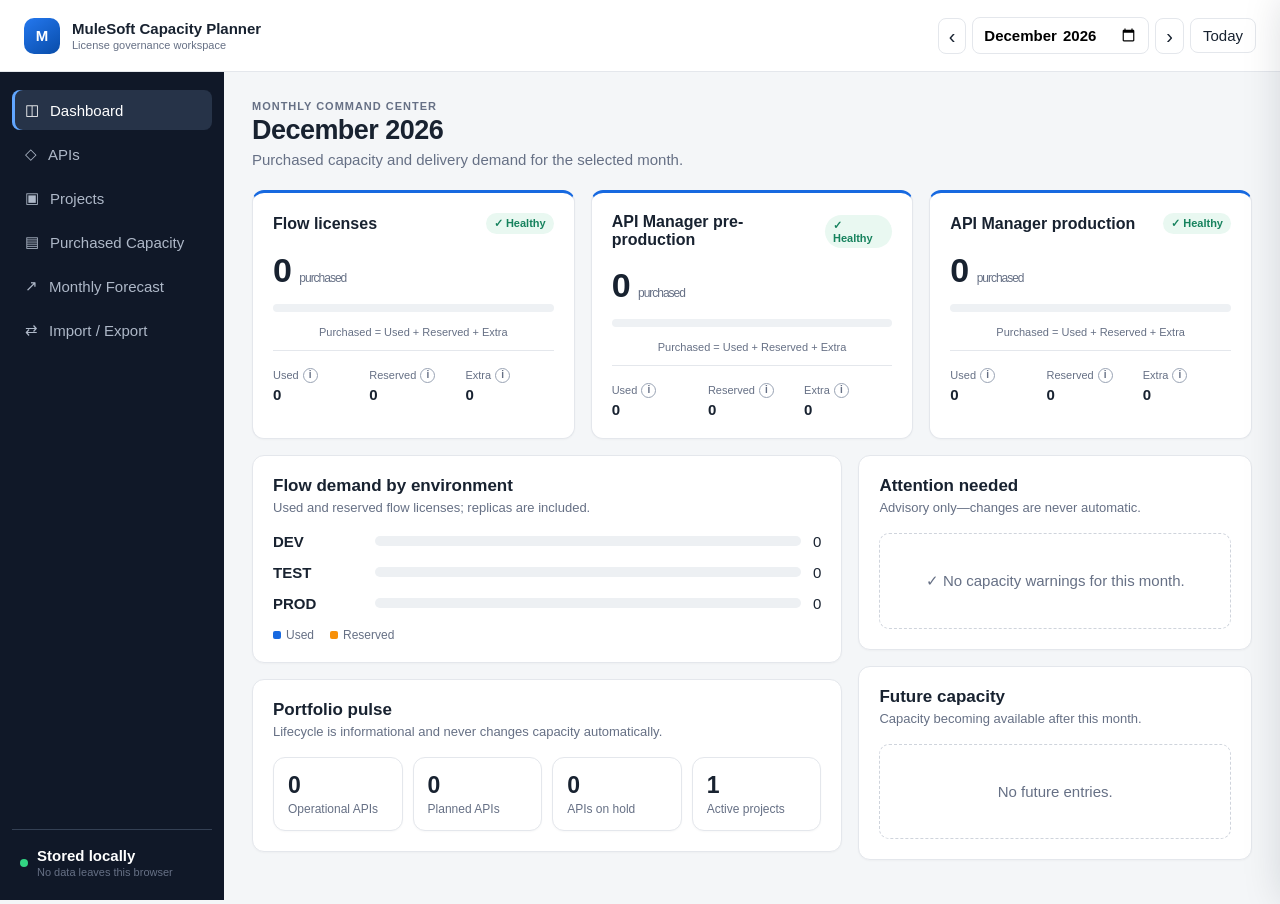
==== commit 71f4128e: "Update" ====
--- a/mulesoft-cost-estimator/index.html
+++ b/mulesoft-cost-estimator/index.html
@@ -7,7 +7,7 @@
   <link rel="stylesheet" href="styles.css">
   <link rel="stylesheet" href="projects.css">
   <link rel="stylesheet" href="api-architecture.css">
-  <link rel="stylesheet" href="capacity-glossary.css">
+  <link rel="stylesheet" href="capacity-tooltips.css">
 </head>
 <body>
   <a class="skip-link" href="#main">Skip to content</a>
--- a/mulesoft-cost-estimator/capacity-tooltips.css
+++ b/mulesoft-cost-estimator/capacity-tooltips.css
@@ -0,0 +1,97 @@
+.capacity-equation {
+  margin-bottom: 12px;
+  color: var(--muted);
+  font-size: 11px;
+  text-align: center;
+}
+
+.purchased-meter {
+  display: flex;
+}
+
+.purchased-meter .used {
+  background: var(--blue);
+}
+
+.purchased-meter .reserved {
+  background: #f79009;
+}
+
+.capacity-label {
+  display: inline-flex !important;
+  align-items: center;
+  gap: 4px;
+}
+
+.info-tip {
+  position: relative;
+  display: inline-grid !important;
+  place-items: center;
+  width: 15px;
+  height: 15px;
+  padding: 0;
+  border: 1px solid #98a2b3;
+  border-radius: 50%;
+  background: transparent;
+  color: #667085;
+  font-size: 10px !important;
+  font-weight: 750;
+  font-style: normal;
+  line-height: 1;
+  cursor: help;
+}
+
+.info-tip::after {
+  position: absolute;
+  z-index: 10;
+  bottom: calc(100% + 8px);
+  left: 50%;
+  width: 220px;
+  padding: 9px 10px;
+  border-radius: 7px;
+  background: var(--ink);
+  box-shadow: var(--shadow);
+  color: #fff;
+  content: attr(data-tooltip);
+  font-size: 12px;
+  font-weight: 400;
+  line-height: 1.4;
+  opacity: 0;
+  pointer-events: none;
+  text-align: left;
+  transform: translate(-50%, 4px);
+  transition: opacity 120ms ease, transform 120ms ease;
+}
+
+.pool-stats > div:first-child .info-tip::after {
+  left: -8px;
+  transform: translate(0, 4px);
+}
+
+.pool-stats > div:last-child .info-tip::after {
+  right: -8px;
+  left: auto;
+  transform: translate(0, 4px);
+}
+
+.info-tip:hover::after,
+.info-tip:focus::after {
+  opacity: 1;
+  transform: translate(-50%, 0);
+}
+
+.pool-stats > div:first-child .info-tip:hover::after,
+.pool-stats > div:first-child .info-tip:focus::after,
+.pool-stats > div:last-child .info-tip:hover::after,
+.pool-stats > div:last-child .info-tip:focus::after {
+  transform: translate(0, 0);
+}
+
+.info-tip:focus-visible {
+  outline: 2px solid var(--blue);
+  outline-offset: 2px;
+}
+
+.negative {
+  color: var(--red);
+}
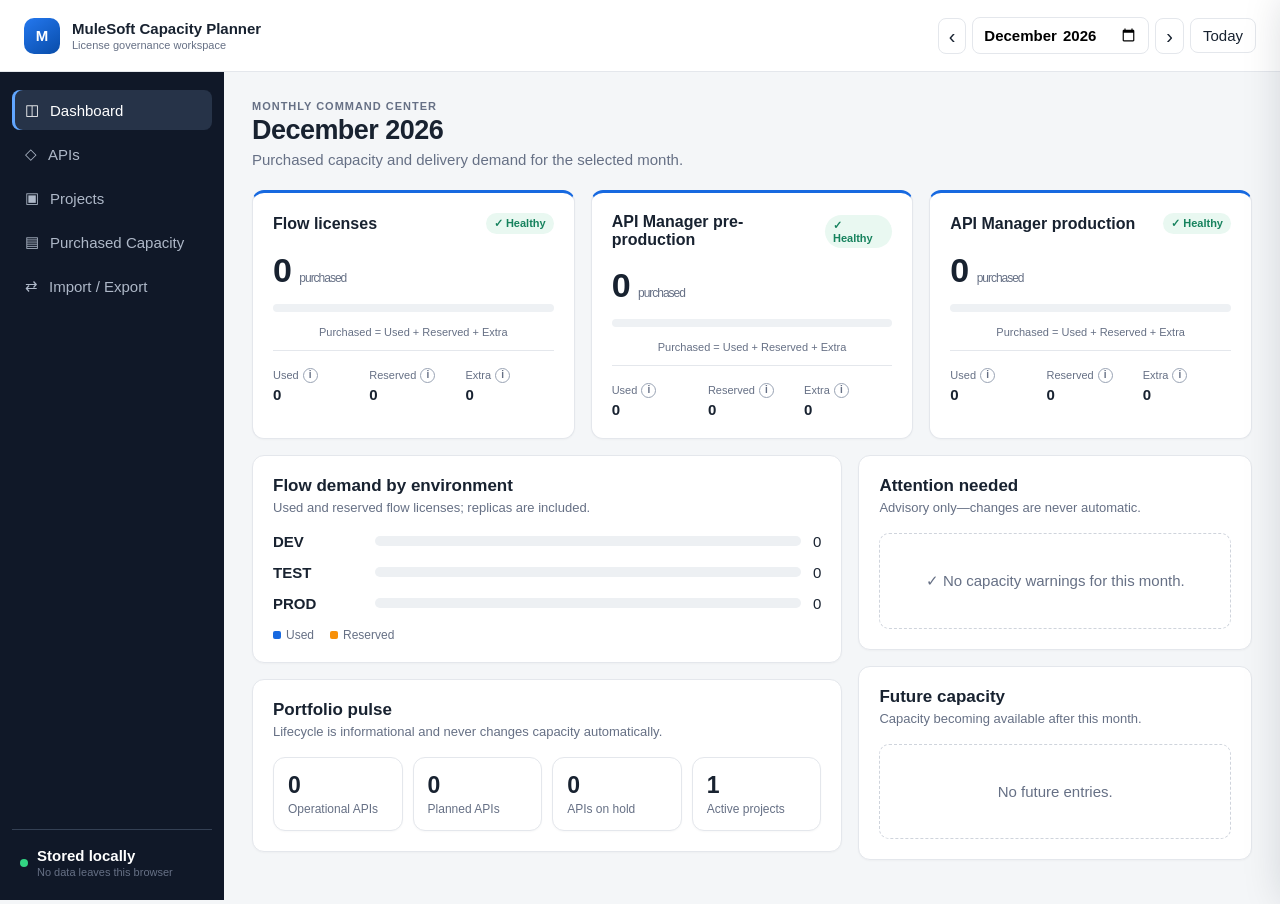
==== commit b2634d9f: "update" ====
--- a/mulesoft-cost-estimator/index.html
+++ b/mulesoft-cost-estimator/index.html
@@ -27,7 +27,6 @@
         <button class="nav-item" data-view="apis"><span>◇</span> APIs</button>
         <button class="nav-item" data-view="projects"><span>▣</span> Projects</button>
         <button class="nav-item" data-view="capacity"><span>▤</span> Purchased Capacity</button>
-        <button class="nav-item" data-view="forecast"><span>↗</span> Monthly Forecast</button>
         <button class="nav-item" data-view="data"><span>⇄</span> Import / Export</button>
       </nav>
       <div class="sidebar-note"><span class="status-dot"></span><div><strong>Stored locally</strong><small>No data leaves this browser</small></div></div>
@@ -38,7 +37,6 @@
       <section id="view-apis" class="view"></section>
       <section id="view-projects" class="view"></section>
       <section id="view-capacity" class="view"></section>
-      <section id="view-forecast" class="view"></section>
       <section id="view-data" class="view"></section>
     </main>
   </div>
--- a/mulesoft-cost-estimator/styles.css
+++ b/mulesoft-cost-estimator/styles.css
@@ -1 +1 @@
-:root{--ink:#182230;--muted:#667085;--line:#e4e7ec;--bg:#f4f6f8;--panel:#fff;--nav:#101828;--blue:#1769e0;--blue-soft:#eaf2ff;--teal:#087f8c;--green:#16825d;--amber:#b54708;--amber-soft:#fff4e5;--red:#c4320a;--red-soft:#fff0ed;--shadow:0 10px 30px rgba(16,24,40,.1);font-family:Inter,ui-sans-serif,-apple-system,BlinkMacSystemFont,"Segoe UI",sans-serif;color:var(--ink);font-size:15px}*{box-sizing:border-box}body{margin:0;background:var(--bg);min-width:320px}button,input,select,textarea{font:inherit}button{cursor:pointer}.skip-link{position:fixed;left:1rem;top:-4rem;z-index:20;background:#fff;padding:.75rem}.skip-link:focus{top:1rem}.topbar{height:72px;background:#fff;border-bottom:1px solid var(--line);display:flex;align-items:center;padding:0 24px;position:sticky;top:0;z-index:5;gap:24px}.brand{display:flex;align-items:center;gap:12px;min-width:275px}.brand-mark{display:grid;place-items:center;width:36px;height:36px;border-radius:10px;background:linear-gradient(145deg,#2478ef,#084ca9);color:#fff;font-weight:800}.brand small,.sidebar-note small{display:block;color:var(--muted);font-size:11px;margin-top:2px}.month-controls{display:flex;align-items:center;gap:6px;margin-left:auto}.month-controls input{border:1px solid var(--line);border-radius:8px;padding:8px 10px;font-weight:650}.icon-button,.quiet-button,.primary-button,.danger-button{border:1px solid var(--line);background:#fff;border-radius:8px;padding:8px 12px;color:var(--ink)}.icon-button{font-size:20px;line-height:1;padding:7px 10px}.primary-button{background:var(--blue);border-color:var(--blue);color:#fff;font-weight:650}.danger-button{color:var(--red);border-color:#f4b9aa}.quiet-button:hover,.icon-button:hover{background:#f8fafc}.mode-switch{display:flex;background:#f2f4f7;padding:3px;border-radius:9px}.mode-switch button{border:0;background:transparent;padding:7px 12px;border-radius:7px;color:var(--muted)}.mode-switch button.active{background:#fff;color:var(--ink);box-shadow:0 1px 3px #cdd2d9;font-weight:650}.app-shell{display:grid;grid-template-columns:224px 1fr;min-height:calc(100vh - 72px)}.sidebar{background:var(--nav);padding:18px 12px;display:flex;flex-direction:column;position:sticky;top:72px;height:calc(100vh - 72px)}.sidebar nav{display:grid;gap:4px}.nav-item{border:0;background:transparent;color:#aeb8c8;border-radius:8px;text-align:left;padding:11px 13px;display:flex;gap:11px;align-items:center}.nav-item:hover,.nav-item.active{background:#263348;color:#fff}.nav-item.active{box-shadow:inset 3px 0 #61a6ff}.sidebar-note{margin-top:auto;border-top:1px solid #344054;padding:17px 8px 4px;display:flex;color:#fff;gap:9px;align-items:center}.status-dot{width:8px;height:8px;background:#32d583;border-radius:50%}main{padding:28px;min-width:0}.view{display:none}.view.active{display:block}.page-head{display:flex;justify-content:space-between;align-items:flex-start;gap:20px;margin-bottom:22px}.page-head h1{margin:3px 0 5px;font-size:27px;letter-spacing:-.02em}.page-head p{margin:0;color:var(--muted)}.eyebrow{text-transform:uppercase;letter-spacing:.09em;font-size:11px;font-weight:750;color:var(--blue);margin:0}.actions{display:flex;gap:8px;flex-wrap:wrap}.metric-grid{display:grid;grid-template-columns:repeat(3,minmax(0,1fr));gap:16px}.pool-card,.panel,.stat-card{background:#fff;border:1px solid var(--line);border-radius:12px;box-shadow:0 1px 2px rgba(16,24,40,.03)}.pool-card{padding:20px;border-top:3px solid var(--blue)}.pool-card.warning{border-top-color:var(--amber)}.pool-card.danger{border-top-color:var(--red)}.pool-head{display:flex;justify-content:space-between;align-items:center}.pool-head h2{font-size:16px;margin:0}.badge{font-size:11px;padding:4px 8px;border-radius:999px;background:#eef2f6;color:#475467;font-weight:700}.badge.good{background:#e9f8f1;color:var(--green)}.badge.warn{background:var(--amber-soft);color:var(--amber)}.badge.bad{background:var(--red-soft);color:var(--red)}.big-number{font-size:34px;font-weight:750;margin:17px 0 2px;letter-spacing:-.03em}.big-number small{font-size:12px;color:var(--muted);font-weight:500}.meter{height:8px;background:#eef1f4;border-radius:5px;overflow:hidden;margin:14px 0}.meter span{display:block;background:var(--blue);height:100%;border-radius:5px}.danger .meter span{background:var(--red)}.pool-stats{display:grid;grid-template-columns:repeat(3,1fr);border-top:1px solid var(--line);padding-top:14px;gap:8px}.pool-stats span{font-size:11px;color:var(--muted);display:block}.pool-stats strong{display:block;margin-top:3px}.dashboard-grid{display:grid;grid-template-columns:1.5fr 1fr;gap:16px;margin-top:16px}.panel{padding:20px;margin-bottom:16px}.panel h2{font-size:17px;margin:0 0 4px}.panel-sub{color:var(--muted);font-size:13px;margin:0 0 18px}.breakdown-row{display:grid;grid-template-columns:90px 1fr auto;gap:12px;align-items:center;margin:14px 0}.bar{height:10px;background:#edf0f3;border-radius:6px;overflow:hidden;display:flex}.bar .used{background:var(--blue)}.bar .reserved{background:#f79009}.legend{display:flex;gap:16px;font-size:12px;color:var(--muted);margin-top:16px}.legend i{display:inline-block;width:8px;height:8px;border-radius:2px;margin-right:5px}.kpi-row{display:grid;grid-template-columns:repeat(4,1fr);gap:10px}.stat-card{padding:14px}.stat-card strong{font-size:23px;display:block}.stat-card span{color:var(--muted);font-size:12px}.warning-list{display:grid;gap:10px}.warning-item{display:flex;gap:10px;background:var(--amber-soft);border:1px solid #fedf89;border-radius:8px;padding:11px;color:#7a2e0e;font-size:13px}.empty{padding:38px;text-align:center;border:1px dashed #cfd4dc;border-radius:10px;color:var(--muted)}.toolbar{background:#fff;border:1px solid var(--line);border-radius:10px;padding:10px;display:flex;gap:10px;margin-bottom:14px;flex-wrap:wrap}.toolbar input,.toolbar select{border:1px solid var(--line);border-radius:7px;padding:8px 10px;background:#fff}.toolbar input[type=search]{min-width:240px;flex:1}.table-wrap{overflow:auto;background:#fff;border:1px solid var(--line);border-radius:11px}table{width:100%;border-collapse:collapse;white-space:nowrap}th{text-transform:uppercase;font-size:10px;letter-spacing:.06em;color:var(--muted);background:#f9fafb;text-align:left;padding:11px 13px;border-bottom:1px solid var(--line)}td{padding:13px;border-bottom:1px solid #edf0f2;font-size:13px}tr:last-child td{border:0}td strong{display:block}.subtle{font-size:11px;color:var(--muted)}.row-actions{display:flex;gap:4px}.row-actions button{border:0;background:transparent;color:var(--blue);padding:4px;font-size:12px}.state{font-size:11px;font-weight:700;text-transform:capitalize}.state.used{color:var(--green)}.state.reserved{color:var(--amber)}.state.inactive,.state.not-managed{color:var(--muted)}dialog{border:0;border-radius:14px;width:min(760px,calc(100% - 30px));padding:0;box-shadow:var(--shadow);max-height:90vh}dialog::backdrop{background:rgba(16,24,40,.55)}.modal-head{padding:20px 22px 16px;border-bottom:1px solid var(--line);display:flex;justify-content:space-between;align-items:flex-start}.modal-head h2{margin:4px 0 0;font-size:21px}.modal-body{padding:20px 22px;max-height:65vh;overflow:auto}.modal-actions{padding:14px 22px;border-top:1px solid var(--line);display:flex;justify-content:flex-end;gap:8px}.form-grid{display:grid;grid-template-columns:1fr 1fr;gap:14px}.field{display:grid;gap:6px}.field.full{grid-column:1/-1}.field label,.group-label{font-size:12px;font-weight:700;color:#344054}.field input,.field select,.field textarea{border:1px solid #d0d5dd;border-radius:8px;padding:9px 11px;width:100%}.field textarea{min-height:72px;resize:vertical}.env-box{border:1px solid var(--line);border-radius:9px;padding:13px}.env-grid{display:grid;grid-template-columns:repeat(3,1fr);gap:10px}.env-box h3{font-size:13px;margin:0 0 10px}.advisory{background:var(--amber-soft);border-left:3px solid #f79009;padding:11px 13px;margin:10px 0;font-size:13px}.data-actions{display:grid;grid-template-columns:repeat(2,1fr);gap:14px}.action-tile{border:1px solid var(--line);border-radius:10px;padding:18px}.action-tile h3{margin:0 0 5px}.action-tile p{color:var(--muted);min-height:40px}.forecast-table td:first-child{font-weight:650}.toast{position:fixed;right:24px;bottom:24px;background:#182230;color:#fff;padding:12px 16px;border-radius:9px;z-index:30;box-shadow:var(--shadow)}.sr-only{position:absolute;width:1px;height:1px;overflow:hidden;clip:rect(0,0,0,0)}@media(max-width:980px){.brand{min-width:auto}.brand div{display:none}.app-shell{grid-template-columns:68px 1fr}.sidebar{padding:12px 8px}.nav-item{font-size:0;justify-content:center}.nav-item span{font-size:18px}.sidebar-note{display:none}.dashboard-grid{grid-template-columns:1fr}.metric-grid{grid-template-columns:1fr}.topbar{gap:8px}.quiet-button#today-month{display:none}}@media(max-width:650px){.topbar{height:auto;flex-wrap:wrap;padding:10px 14px}.mode-switch{order:3;width:100%}.mode-switch button{flex:1}.app-shell{display:block}.sidebar{position:sticky;top:118px;height:auto;z-index:4;padding:6px;overflow:auto}.sidebar nav{display:flex}.nav-item{min-width:44px}.brand{display:none}.month-controls{margin:auto}.sidebar-note{display:none}main{padding:16px}.page-head{display:block}.page-head .actions{margin-top:13px}.kpi-row,.data-actions,.form-grid,.env-grid{grid-template-columns:1fr}.field.full{grid-column:auto}.pool-stats{grid-template-columns:repeat(3,1fr)}}
+:root{--ink:#182230;--muted:#667085;--line:#e4e7ec;--bg:#f4f6f8;--panel:#fff;--nav:#101828;--blue:#1769e0;--blue-soft:#eaf2ff;--teal:#087f8c;--green:#16825d;--amber:#b54708;--amber-soft:#fff4e5;--red:#c4320a;--red-soft:#fff0ed;--shadow:0 10px 30px rgba(16,24,40,.1);font-family:Inter,ui-sans-serif,-apple-system,BlinkMacSystemFont,"Segoe UI",sans-serif;color:var(--ink);font-size:15px}*{box-sizing:border-box}body{margin:0;background:var(--bg);min-width:320px}button,input,select,textarea{font:inherit}button{cursor:pointer}.skip-link{position:fixed;left:1rem;top:-4rem;z-index:20;background:#fff;padding:.75rem}.skip-link:focus{top:1rem}.topbar{height:72px;background:#fff;border-bottom:1px solid var(--line);display:flex;align-items:center;padding:0 24px;position:sticky;top:0;z-index:5;gap:24px}.brand{display:flex;align-items:center;gap:12px;min-width:275px}.brand-mark{display:grid;place-items:center;width:36px;height:36px;border-radius:10px;background:linear-gradient(145deg,#2478ef,#084ca9);color:#fff;font-weight:800}.brand small,.sidebar-note small{display:block;color:var(--muted);font-size:11px;margin-top:2px}.month-controls{display:flex;align-items:center;gap:6px;margin-left:auto}.month-controls input{border:1px solid var(--line);border-radius:8px;padding:8px 10px;font-weight:650}.icon-button,.quiet-button,.primary-button,.danger-button{border:1px solid var(--line);background:#fff;border-radius:8px;padding:8px 12px;color:var(--ink)}.icon-button{font-size:20px;line-height:1;padding:7px 10px}.primary-button{background:var(--blue);border-color:var(--blue);color:#fff;font-weight:650}.danger-button{color:var(--red);border-color:#f4b9aa}.quiet-button:hover,.icon-button:hover{background:#f8fafc}.mode-switch{display:flex;background:#f2f4f7;padding:3px;border-radius:9px}.mode-switch button{border:0;background:transparent;padding:7px 12px;border-radius:7px;color:var(--muted)}.mode-switch button.active{background:#fff;color:var(--ink);box-shadow:0 1px 3px #cdd2d9;font-weight:650}.app-shell{display:grid;grid-template-columns:224px 1fr;min-height:calc(100vh - 72px)}.sidebar{background:var(--nav);padding:18px 12px;display:flex;flex-direction:column;position:sticky;top:72px;height:calc(100vh - 72px)}.sidebar nav{display:grid;gap:4px}.nav-item{border:0;background:transparent;color:#aeb8c8;border-radius:8px;text-align:left;padding:11px 13px;display:flex;gap:11px;align-items:center}.nav-item:hover,.nav-item.active{background:#263348;color:#fff}.nav-item.active{box-shadow:inset 3px 0 #61a6ff}.sidebar-note{margin-top:auto;border-top:1px solid #344054;padding:17px 8px 4px;display:flex;color:#fff;gap:9px;align-items:center}.status-dot{width:8px;height:8px;background:#32d583;border-radius:50%}main{padding:28px;min-width:0}.view{display:none}.view.active{display:block}.page-head{display:flex;justify-content:space-between;align-items:flex-start;gap:20px;margin-bottom:22px}.page-head h1{margin:3px 0 5px;font-size:27px;letter-spacing:-.02em}.page-head p{margin:0;color:var(--muted)}.eyebrow{text-transform:uppercase;letter-spacing:.09em;font-size:11px;font-weight:750;color:var(--blue);margin:0}.actions{display:flex;gap:8px;flex-wrap:wrap}.metric-grid{display:grid;grid-template-columns:repeat(3,minmax(0,1fr));gap:16px}.pool-card,.panel,.stat-card{background:#fff;border:1px solid var(--line);border-radius:12px;box-shadow:0 1px 2px rgba(16,24,40,.03)}.pool-card{padding:20px;border-top:3px solid var(--blue)}.pool-card.warning{border-top-color:var(--amber)}.pool-card.danger{border-top-color:var(--red)}.pool-head{display:flex;justify-content:space-between;align-items:center}.pool-head h2{font-size:16px;margin:0}.badge{font-size:11px;padding:4px 8px;border-radius:999px;background:#eef2f6;color:#475467;font-weight:700}.badge.good{background:#e9f8f1;color:var(--green)}.badge.warn{background:var(--amber-soft);color:var(--amber)}.badge.bad{background:var(--red-soft);color:var(--red)}.big-number{font-size:34px;font-weight:750;margin:17px 0 2px;letter-spacing:-.03em}.big-number small{font-size:12px;color:var(--muted);font-weight:500}.meter{height:8px;background:#eef1f4;border-radius:5px;overflow:hidden;margin:14px 0}.meter span{display:block;background:var(--blue);height:100%;border-radius:5px}.danger .meter span{background:var(--red)}.pool-stats{display:grid;grid-template-columns:repeat(3,1fr);border-top:1px solid var(--line);padding-top:14px;gap:8px}.pool-stats span{font-size:11px;color:var(--muted);display:block}.pool-stats strong{display:block;margin-top:3px}.dashboard-grid{display:grid;grid-template-columns:1.5fr 1fr;gap:16px;margin-top:16px}.panel{padding:20px;margin-bottom:16px}.panel h2{font-size:17px;margin:0 0 4px}.panel-sub{color:var(--muted);font-size:13px;margin:0 0 18px}.breakdown-row{display:grid;grid-template-columns:90px 1fr auto;gap:12px;align-items:center;margin:14px 0}.bar{height:10px;background:#edf0f3;border-radius:6px;overflow:hidden;display:flex}.bar .used{background:var(--blue)}.bar .reserved{background:#f79009}.legend{display:flex;gap:16px;font-size:12px;color:var(--muted);margin-top:16px}.legend i{display:inline-block;width:8px;height:8px;border-radius:2px;margin-right:5px}.kpi-row{display:grid;grid-template-columns:repeat(4,1fr);gap:10px}.stat-card{padding:14px}.stat-card strong{font-size:23px;display:block}.stat-card span{color:var(--muted);font-size:12px}.warning-list{display:grid;gap:10px}.warning-item{display:flex;gap:10px;background:var(--amber-soft);border:1px solid #fedf89;border-radius:8px;padding:11px;color:#7a2e0e;font-size:13px}.empty{padding:38px;text-align:center;border:1px dashed #cfd4dc;border-radius:10px;color:var(--muted)}.toolbar{background:#fff;border:1px solid var(--line);border-radius:10px;padding:10px;display:flex;gap:10px;margin-bottom:14px;flex-wrap:wrap}.toolbar input,.toolbar select{border:1px solid var(--line);border-radius:7px;padding:8px 10px;background:#fff}.toolbar input[type=search]{min-width:240px;flex:1}.table-wrap{overflow:auto;background:#fff;border:1px solid var(--line);border-radius:11px}table{width:100%;border-collapse:collapse;white-space:nowrap}th{text-transform:uppercase;font-size:10px;letter-spacing:.06em;color:var(--muted);background:#f9fafb;text-align:left;padding:11px 13px;border-bottom:1px solid var(--line)}td{padding:13px;border-bottom:1px solid #edf0f2;font-size:13px}tr:last-child td{border:0}td strong{display:block}.subtle{font-size:11px;color:var(--muted)}.row-actions{display:flex;gap:4px}.row-actions button{border:0;background:transparent;color:var(--blue);padding:4px;font-size:12px}.state{font-size:11px;font-weight:700;text-transform:capitalize}.state.used{color:var(--green)}.state.reserved{color:var(--amber)}.state.inactive,.state.not-managed{color:var(--muted)}dialog{border:0;border-radius:14px;width:min(760px,calc(100% - 30px));padding:0;box-shadow:var(--shadow);max-height:90vh}dialog::backdrop{background:rgba(16,24,40,.55)}.modal-head{padding:20px 22px 16px;border-bottom:1px solid var(--line);display:flex;justify-content:space-between;align-items:flex-start}.modal-head h2{margin:4px 0 0;font-size:21px}.modal-body{padding:20px 22px;max-height:65vh;overflow:auto}.modal-actions{padding:14px 22px;border-top:1px solid var(--line);display:flex;justify-content:flex-end;gap:8px}.form-grid{display:grid;grid-template-columns:1fr 1fr;gap:14px}.field{display:grid;gap:6px}.field.full{grid-column:1/-1}.field label,.group-label{font-size:12px;font-weight:700;color:#344054}.field input,.field select,.field textarea{border:1px solid #d0d5dd;border-radius:8px;padding:9px 11px;width:100%}.field textarea{min-height:72px;resize:vertical}.env-box{border:1px solid var(--line);border-radius:9px;padding:13px}.env-grid{display:grid;grid-template-columns:repeat(3,1fr);gap:10px}.env-box h3{font-size:13px;margin:0 0 10px}.advisory{background:var(--amber-soft);border-left:3px solid #f79009;padding:11px 13px;margin:10px 0;font-size:13px}.data-actions{display:grid;grid-template-columns:repeat(2,1fr);gap:14px}.action-tile{border:1px solid var(--line);border-radius:10px;padding:18px}.action-tile h3{margin:0 0 5px}.action-tile p{color:var(--muted);min-height:40px}.toast{position:fixed;right:24px;bottom:24px;background:#182230;color:#fff;padding:12px 16px;border-radius:9px;z-index:30;box-shadow:var(--shadow)}.sr-only{position:absolute;width:1px;height:1px;overflow:hidden;clip:rect(0,0,0,0)}@media(max-width:980px){.brand{min-width:auto}.brand div{display:none}.app-shell{grid-template-columns:68px 1fr}.sidebar{padding:12px 8px}.nav-item{font-size:0;justify-content:center}.nav-item span{font-size:18px}.sidebar-note{display:none}.dashboard-grid{grid-template-columns:1fr}.metric-grid{grid-template-columns:1fr}.topbar{gap:8px}.quiet-button#today-month{display:none}}@media(max-width:650px){.topbar{height:auto;flex-wrap:wrap;padding:10px 14px}.mode-switch{order:3;width:100%}.mode-switch button{flex:1}.app-shell{display:block}.sidebar{position:sticky;top:118px;height:auto;z-index:4;padding:6px;overflow:auto}.sidebar nav{display:flex}.nav-item{min-width:44px}.brand{display:none}.month-controls{margin:auto}.sidebar-note{display:none}main{padding:16px}.page-head{display:block}.page-head .actions{margin-top:13px}.kpi-row,.data-actions,.form-grid,.env-grid{grid-template-columns:1fr}.field.full{grid-column:auto}.pool-stats{grid-template-columns:repeat(3,1fr)}}
